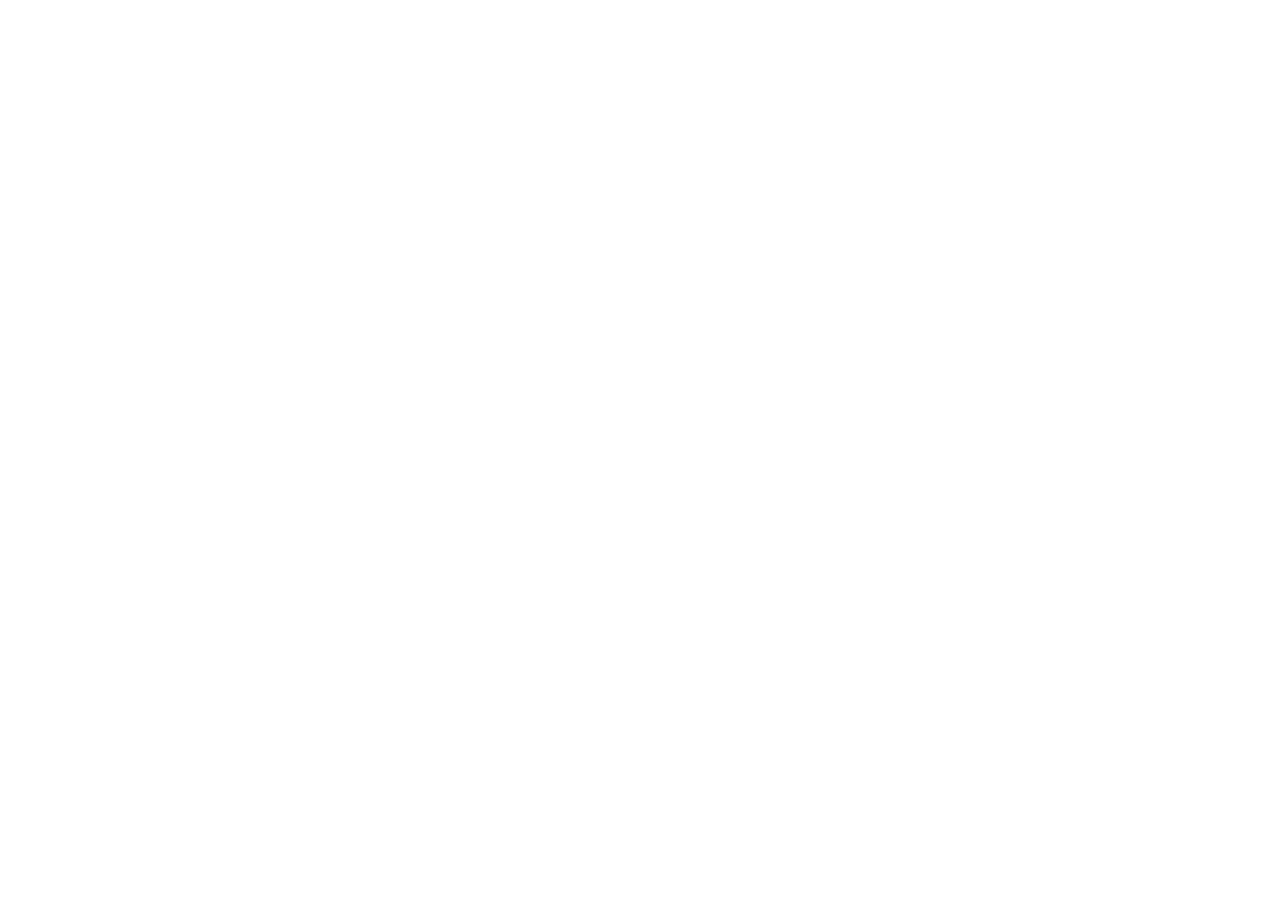
==== index.html @ f82369f1 "init" ====
<!DOCTYPE html>
<html lang="en">

<head>
    <meta charset="UTF-8">
    <meta http-equiv="X-UA-Compatible" content="IE=edge">
    <meta name="viewport" content="width=device-width, initial-scale=1.0">
    <title>Document</title>
    <link rel="stylesheet" href="style.css">
    <script src="script.js"></script>
    <script src="//cdnjs.cloudflare.com/ajax/libs/modernizr/2.8.3/modernizr.min.js"></script>
</head>

<body>
    <!-- <div class="video-wrapper">
        <video autoplay muted loop playsinline preload="metadata">
            <source src="vid.mp4" type="video/mp4">
        </video>
    </div> -->

    <div id="video-container">
        <video preload="auto" autoplay loop muted width="1440" height="810">
            <source src="vid.mp4" type="video/mp4">
            <!-- <source src="https://vectorform.com/wp-content/themes/vectorform/videos/about.webm" type="video/webm"> -->
            <!-- <source src="https://vectorform.com/wp-content/themes/vectorform/videos/about.ogv" type="video/ogv"> -->
        </video>
    </div>
    <!-- <div class="overlay">
        <div class="overlay__inner">
            <h2>Fullscreen HTML5 Background Video</h2>
            <p>
                Utilizes Javascript to create cover effect and updates on resize. Modernizr determines an image fallback for touch devices.
            </p>
        </div>
    </div> -->
</body>

</html>
---- style.css ----
/* html {
  box-sizing: border-box;
  height: 100%;
}
*,
*:before,
*:after {
  box-sizing: inherit;
}
body {
  height: 100%;
  margin: 0;
}
.video-wrapper {
  width: 100vw;
  height: 100vh;
  overflow: hidden;

  video {
    object-fit: cover;
    width: 100%;
    height: 100%;
  }
} */

html,
body {
  overflow-x: hidden;
  width: 100%;
  min-height: 100%;
}

body {
  background: #fff;
  color: #aaa;
  font-size: 18px;
  line-height: 1.4;
  font-family: 'Inconsolata', sans-serif;
}

* {
  box-sizing: border-box;
}

#video-container {
  position: absolute;
  top: 0;
  left: 0;
  right: 0;
  bottom: 0;
  width: 100%;
  height: 100%;
  z-index: 10;
  overflow: hidden;
}
.touch #video-container {
  background: url(vid.png) no-repeat center;
  background-size: cover;
}

video {
  width: 100%;
  height: 100%;
}
.touch video {
  display: none;
}
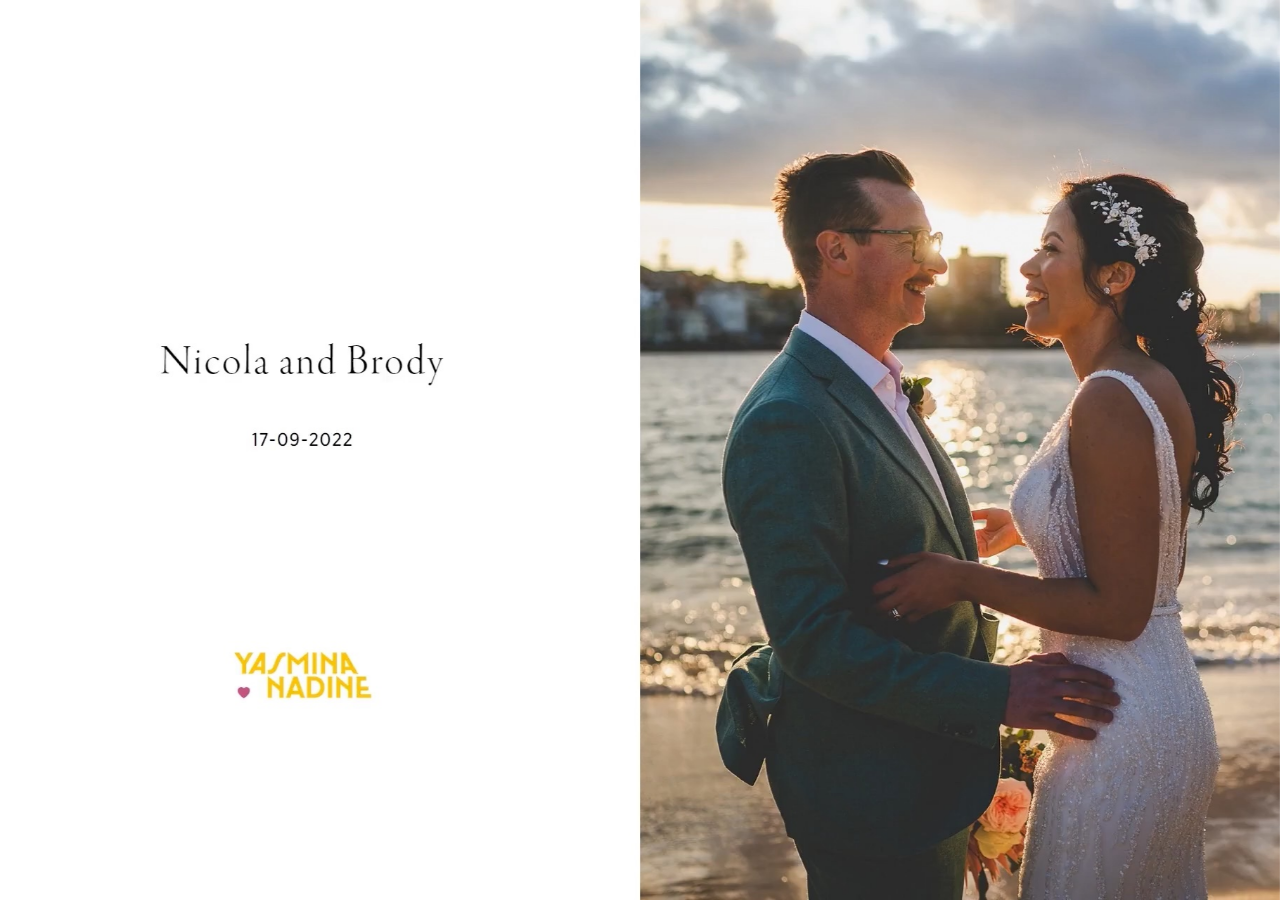
==== commit 3b43e6df: "change to slideshow" ====
--- a/index.html
+++ b/index.html
@@ -5,34 +5,181 @@
     <meta charset="UTF-8">
     <meta http-equiv="X-UA-Compatible" content="IE=edge">
     <meta name="viewport" content="width=device-width, initial-scale=1.0">
-    <title>Document</title>
+    <title>Nicola and Brody • Sept 17 2022</title>
     <link rel="stylesheet" href="style.css">
+    <link rel="icon"
+        href="data:image/svg+xml,<svg xmlns=%22http://www.w3.org/2000/svg%22 viewBox=%220 0 100 100%22><text y=%22.9em%22 font-size=%2290%22>💍</text></svg>">
+    <meta name="description" content="Nicola and Brody • Sept 17 2022">
+
+    <!-- ˜150 chars -->
+    <meta property="og:title" content="Nicola and Brody • Sept 17 2022">
+    <meta property="og:description" content="Shelly Beach Manly">
+
+    <!-- ˜300 chars -->
+    <meta property="og:site_name" content="Nicola and Brody">
+    <meta property="og:locale" content="es_EN">
+    <meta property="og:type" content="website">
+    <meta property="og:url" content="http://www.nicolaandbrody.com">
+    <meta property="og:image" content="http://www.nicolaandbrody.com/og.png">
+
+    <!-- 200x200px - 1200x1200px -->
     <script src="script.js"></script>
     <script src="//cdnjs.cloudflare.com/ajax/libs/modernizr/2.8.3/modernizr.min.js"></script>
-</head>
+    <link rel="stylesheet" href="https://cdn.jsdelivr.net/npm/swiper/swiper-bundle.min.css" </head>
 
 <body>
-    <!-- <div class="video-wrapper">
-        <video autoplay muted loop playsinline preload="metadata">
-            <source src="vid.mp4" type="video/mp4">
-        </video>
-    </div> -->
 
-    <div id="video-container">
-        <video preload="auto" autoplay loop muted width="1440" height="810">
-            <source src="vid.mp4" type="video/mp4">
-            <!-- <source src="https://vectorform.com/wp-content/themes/vectorform/videos/about.webm" type="video/webm"> -->
-            <!-- <source src="https://vectorform.com/wp-content/themes/vectorform/videos/about.ogv" type="video/ogv"> -->
-        </video>
+    <!-- Swiper -->
+
+    <div class="swiper mySwiper">
+        <div class="swiper-wrapper">
+            <div class="swiper-slide"><img src="/img/vid-0001.jpeg" alt=""></div>
+            <div class="swiper-slide"><img src="/img/vid-0002.jpeg" alt=""></div>
+            <div class="swiper-slide"><img src="/img/vid-0003.jpeg" alt=""></div>
+            <div class="swiper-slide"><img src="/img/vid-0004.jpeg" alt=""></div>
+            <div class="swiper-slide"><img src="/img/vid-0005.jpeg" alt=""></div>
+            <div class="swiper-slide"><img src="/img/vid-0006.jpeg" alt=""></div>
+            <div class="swiper-slide"><img src="/img/vid-0007.jpeg" alt=""></div>
+            <div class="swiper-slide"><img src="/img/vid-0008.jpeg" alt=""></div>
+            <div class="swiper-slide"><img src="/img/vid-0009.jpeg" alt=""></div>
+
+            <div class="swiper-slide"><img src="/img/vid-0010.jpeg" alt=""></div>
+            <div class="swiper-slide"><img src="/img/vid-0011.jpeg" alt=""></div>
+            <div class="swiper-slide"><img src="/img/vid-0012.jpeg" alt=""></div>
+            <div class="swiper-slide"><img src="/img/vid-0013.jpeg" alt=""></div>
+            <div class="swiper-slide"><img src="/img/vid-0014.jpeg" alt=""></div>
+            <div class="swiper-slide"><img src="/img/vid-0015.jpeg" alt=""></div>
+            <div class="swiper-slide"><img src="/img/vid-0016.jpeg" alt=""></div>
+            <div class="swiper-slide"><img src="/img/vid-0017.jpeg" alt=""></div>
+            <div class="swiper-slide"><img src="/img/vid-0018.jpeg" alt=""></div>
+            <div class="swiper-slide"><img src="/img/vid-0019.jpeg" alt=""></div>
+
+            <div class="swiper-slide"><img src="/img/vid-0020.jpeg" alt=""></div>
+            <div class="swiper-slide"><img src="/img/vid-0021.jpeg" alt=""></div>
+            <div class="swiper-slide"><img src="/img/vid-0022.jpeg" alt=""></div>
+            <div class="swiper-slide"><img src="/img/vid-0023.jpeg" alt=""></div>
+            <div class="swiper-slide"><img src="/img/vid-0024.jpeg" alt=""></div>
+            <div class="swiper-slide"><img src="/img/vid-0025.jpeg" alt=""></div>
+            <div class="swiper-slide"><img src="/img/vid-0026.jpeg" alt=""></div>
+            <div class="swiper-slide"><img src="/img/vid-0027.jpeg" alt=""></div>
+            <div class="swiper-slide"><img src="/img/vid-0028.jpeg" alt=""></div>
+            <div class="swiper-slide"><img src="/img/vid-0029.jpeg" alt=""></div>
+
+            <div class="swiper-slide"><img src="/img/vid-0030.jpeg" alt=""></div>
+            <div class="swiper-slide"><img src="/img/vid-0031.jpeg" alt=""></div>
+            <div class="swiper-slide"><img src="/img/vid-0032.jpeg" alt=""></div>
+            <div class="swiper-slide"><img src="/img/vid-0033.jpeg" alt=""></div>
+            <div class="swiper-slide"><img src="/img/vid-0034.jpeg" alt=""></div>
+            <div class="swiper-slide"><img src="/img/vid-0035.jpeg" alt=""></div>
+            <div class="swiper-slide"><img src="/img/vid-0036.jpeg" alt=""></div>
+            <div class="swiper-slide"><img src="/img/vid-0037.jpeg" alt=""></div>
+            <div class="swiper-slide"><img src="/img/vid-0038.jpeg" alt=""></div>
+            <div class="swiper-slide"><img src="/img/vid-0039.jpeg" alt=""></div>
+
+            <div class="swiper-slide"><img src="/img/vid-0040.jpeg" alt=""></div>
+            <div class="swiper-slide"><img src="/img/vid-0041.jpeg" alt=""></div>
+            <div class="swiper-slide"><img src="/img/vid-0042.jpeg" alt=""></div>
+            <div class="swiper-slide"><img src="/img/vid-0043.jpeg" alt=""></div>
+            <div class="swiper-slide"><img src="/img/vid-0044.jpeg" alt=""></div>
+            <div class="swiper-slide"><img src="/img/vid-0045.jpeg" alt=""></div>
+            <div class="swiper-slide"><img src="/img/vid-0046.jpeg" alt=""></div>
+            <div class="swiper-slide"><img src="/img/vid-0047.jpeg" alt=""></div>
+            <div class="swiper-slide"><img src="/img/vid-0048.jpeg" alt=""></div>
+            <div class="swiper-slide"><img src="/img/vid-0049.jpeg" alt=""></div>
+
+            <div class="swiper-slide"><img src="/img/vid-0050.jpeg" alt=""></div>
+            <div class="swiper-slide"><img src="/img/vid-0051.jpeg" alt=""></div>
+            <div class="swiper-slide"><img src="/img/vid-0052.jpeg" alt=""></div>
+            <div class="swiper-slide"><img src="/img/vid-0053.jpeg" alt=""></div>
+            <div class="swiper-slide"><img src="/img/vid-0054.jpeg" alt=""></div>
+            <div class="swiper-slide"><img src="/img/vid-0055.jpeg" alt=""></div>
+            <div class="swiper-slide"><img src="/img/vid-0056.jpeg" alt=""></div>
+            <div class="swiper-slide"><img src="/img/vid-0057.jpeg" alt=""></div>
+            <div class="swiper-slide"><img src="/img/vid-0058.jpeg" alt=""></div>
+            <div class="swiper-slide"><img src="/img/vid-0059.jpeg" alt=""></div>
+
+            <div class="swiper-slide"><img src="/img/vid-0060.jpeg" alt=""></div>
+            <div class="swiper-slide"><img src="/img/vid-0061.jpeg" alt=""></div>
+            <div class="swiper-slide"><img src="/img/vid-0062.jpeg" alt=""></div>
+            <div class="swiper-slide"><img src="/img/vid-0063.jpeg" alt=""></div>
+            <div class="swiper-slide"><img src="/img/vid-0064.jpeg" alt=""></div>
+            <div class="swiper-slide"><img src="/img/vid-0065.jpeg" alt=""></div>
+            <div class="swiper-slide"><img src="/img/vid-0066.jpeg" alt=""></div>
+            <div class="swiper-slide"><img src="/img/vid-0067.jpeg" alt=""></div>
+            <div class="swiper-slide"><img src="/img/vid-0068.jpeg" alt=""></div>
+            <div class="swiper-slide"><img src="/img/vid-0069.jpeg" alt=""></div>
+
+            <div class="swiper-slide"><img src="/img/vid-0070.jpeg" alt=""></div>
+            <div class="swiper-slide"><img src="/img/vid-0071.jpeg" alt=""></div>
+            <div class="swiper-slide"><img src="/img/vid-0072.jpeg" alt=""></div>
+            <div class="swiper-slide"><img src="/img/vid-0073.jpeg" alt=""></div>
+            <div class="swiper-slide"><img src="/img/vid-0074.jpeg" alt=""></div>
+            <div class="swiper-slide"><img src="/img/vid-0075.jpeg" alt=""></div>
+            <div class="swiper-slide"><img src="/img/vid-0076.jpeg" alt=""></div>
+            <div class="swiper-slide"><img src="/img/vid-0077.jpeg" alt=""></div>
+            <div class="swiper-slide"><img src="/img/vid-0078.jpeg" alt=""></div>
+            <div class="swiper-slide"><img src="/img/vid-0079.jpeg" alt=""></div>
+
+            <div class="swiper-slide"><img src="/img/vid-0080.jpeg" alt=""></div>
+            <div class="swiper-slide"><img src="/img/vid-0081.jpeg" alt=""></div>
+            <div class="swiper-slide"><img src="/img/vid-0082.jpeg" alt=""></div>
+            <div class="swiper-slide"><img src="/img/vid-0083.jpeg" alt=""></div>
+            <div class="swiper-slide"><img src="/img/vid-0084.jpeg" alt=""></div>
+            <div class="swiper-slide"><img src="/img/vid-0085.jpeg" alt=""></div>
+            <div class="swiper-slide"><img src="/img/vid-0086.jpeg" alt=""></div>
+            <div class="swiper-slide"><img src="/img/vid-0087.jpeg" alt=""></div>
+            <div class="swiper-slide"><img src="/img/vid-0088.jpeg" alt=""></div>
+            <div class="swiper-slide"><img src="/img/vid-0089.jpeg" alt=""></div>
+
+            <div class="swiper-slide"><img src="/img/vid-0090.jpeg" alt=""></div>
+            <div class="swiper-slide"><img src="/img/vid-0091.jpeg" alt=""></div>
+            <div class="swiper-slide"><img src="/img/vid-0092.jpeg" alt=""></div>
+            <div class="swiper-slide"><img src="/img/vid-0093.jpeg" alt=""></div>
+            <div class="swiper-slide"><img src="/img/vid-0094.jpeg" alt=""></div>
+            <div class="swiper-slide"><img src="/img/vid-0095.jpeg" alt=""></div>
+            <div class="swiper-slide"><img src="/img/vid-0096.jpeg" alt=""></div>
+            <div class="swiper-slide"><img src="/img/vid-0097.jpeg" alt=""></div>
+            <div class="swiper-slide"><img src="/img/vid-0098.jpeg" alt=""></div>
+            <div class="swiper-slide"><img src="/img/vid-0099.jpeg" alt=""></div>
+
+            <div class="swiper-slide"><img src="/img/vid-00100.jpeg" alt=""></div>
+            <div class="swiper-slide"><img src="/img/vid-00101.jpeg" alt=""></div>
+
+
+        </div>
+        <!-- <div class="swiper-button-next"></div>
+        <div class="swiper-button-prev"></div>
+        <div class="swiper-pagination"></div> -->
     </div>
-    <!-- <div class="overlay">
-        <div class="overlay__inner">
-            <h2>Fullscreen HTML5 Background Video</h2>
-            <p>
-                Utilizes Javascript to create cover effect and updates on resize. Modernizr determines an image fallback for touch devices.
-            </p>
-        </div>
-    </div> -->
+
+    <!-- Swiper JS -->
+    <script src="https://cdn.jsdelivr.net/npm/swiper/swiper-bundle.min.js"></script>
+
+    <!-- Initialize Swiper -->
+    <script>
+        var swiper = new Swiper(".mySwiper", {
+            slidesPerView: 1,
+            effect: 'fade',
+            keyboard: {
+                enabled: true,
+            },
+            spaceBetween: 0,
+            loop: true,
+            autoplay: {
+                delay: 1500,
+                disableOnInteraction: false,
+            },
+            // pagination: {
+            //     el: ".swiper-pagination",
+            //     clickable: true
+            // },
+            // navigation: {
+            //     nextEl: ".swiper-button-next",
+            //     prevEl: ".swiper-button-prev"
+            // }
+        });
+    </script>
+
 </body>
 
 </html>
--- a/style.css
+++ b/style.css
@@ -65,3 +65,50 @@
 .touch video {
   display: none;
 }
+
+html,
+body {
+  position: relative;
+  height: 100%;
+}
+
+body {
+  background: #eee;
+  font-family: Helvetica Neue, Helvetica, Arial, sans-serif;
+  font-size: 14px;
+  color: #000;
+  margin: 0;
+  padding: 0;
+}
+
+.swiper {
+  width: 100%;
+  height: 100%;
+}
+
+.swiper-slide {
+  text-align: center;
+  font-size: 18px;
+  background: #fff;
+
+  /* Center slide text vertically */
+  display: -webkit-box;
+  display: -ms-flexbox;
+  display: -webkit-flex;
+  display: flex;
+  -webkit-box-pack: center;
+  -ms-flex-pack: center;
+  -webkit-justify-content: center;
+  justify-content: center;
+  -webkit-box-align: center;
+  -ms-flex-align: center;
+  -webkit-align-items: center;
+  align-items: center;
+}
+
+.swiper-slide img {
+  display: block;
+  width: 100%;
+  height: 100%;
+  object-fit: cover;
+}
